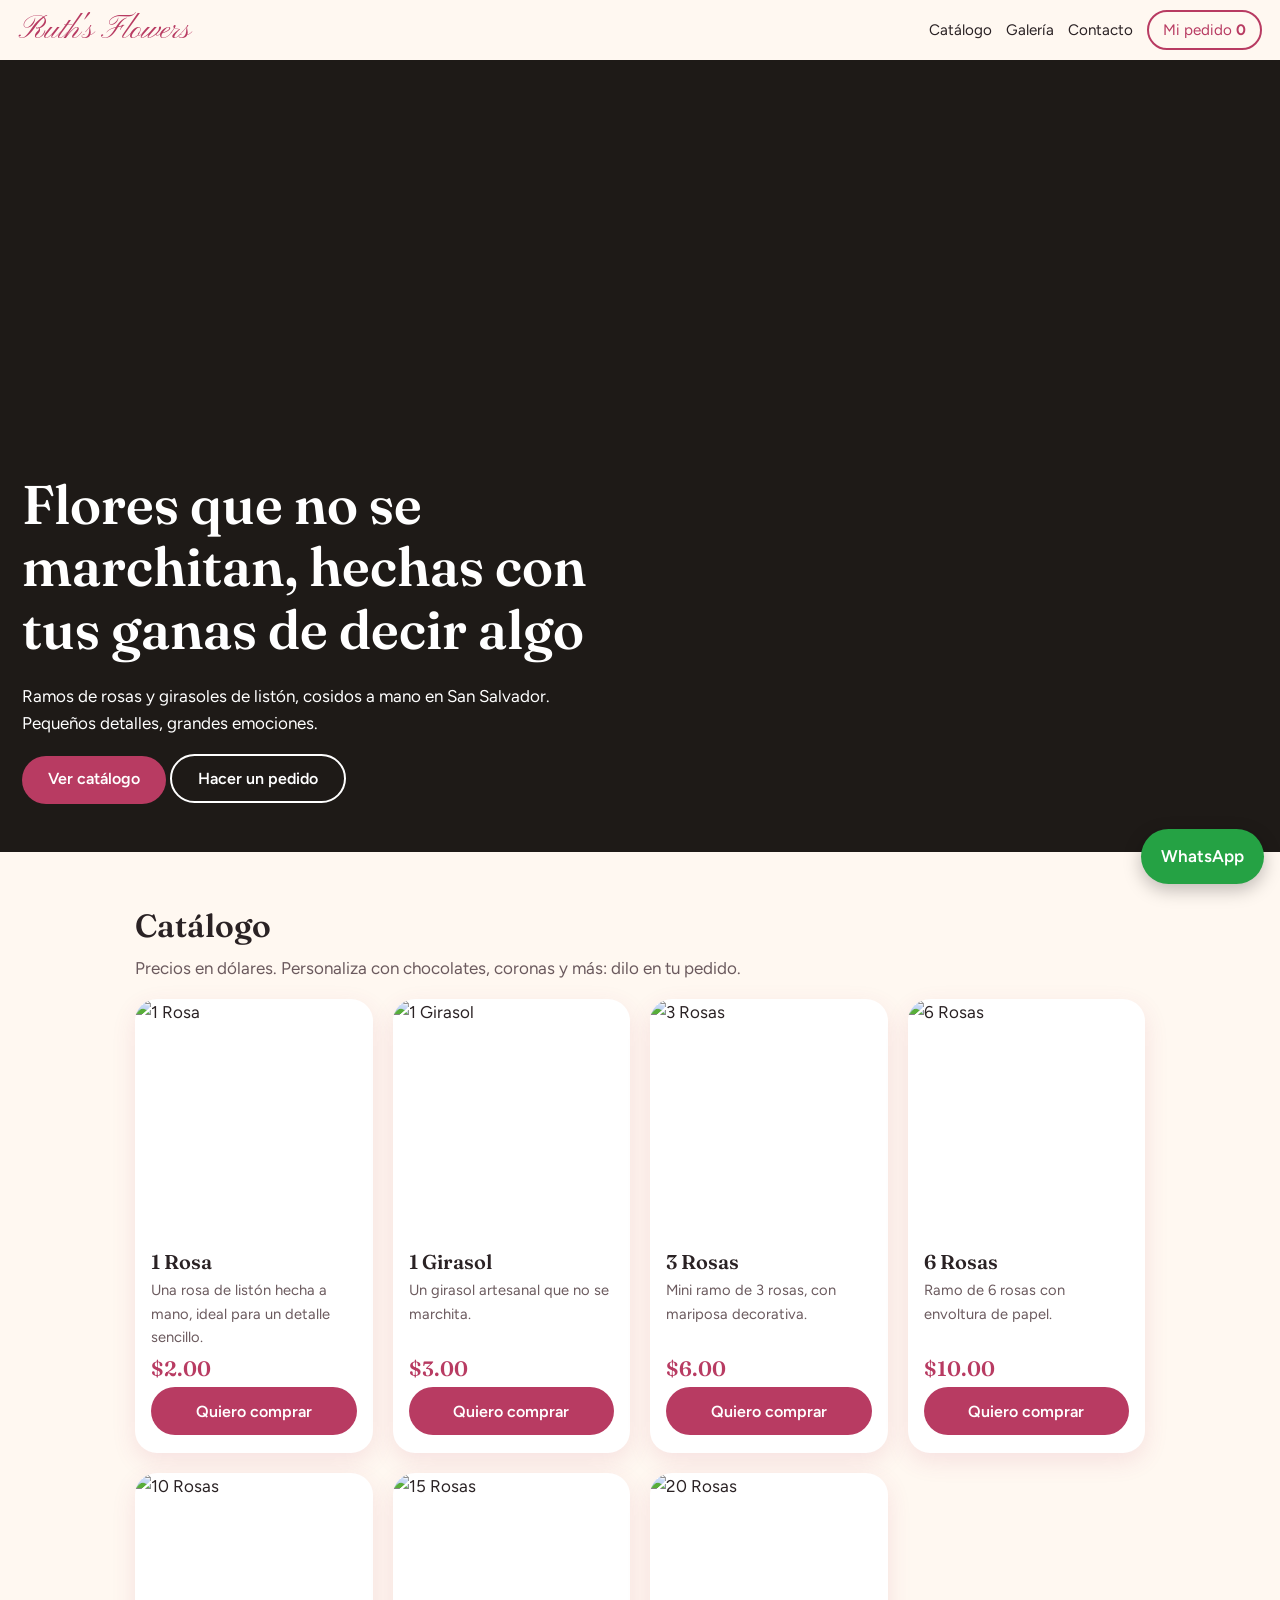
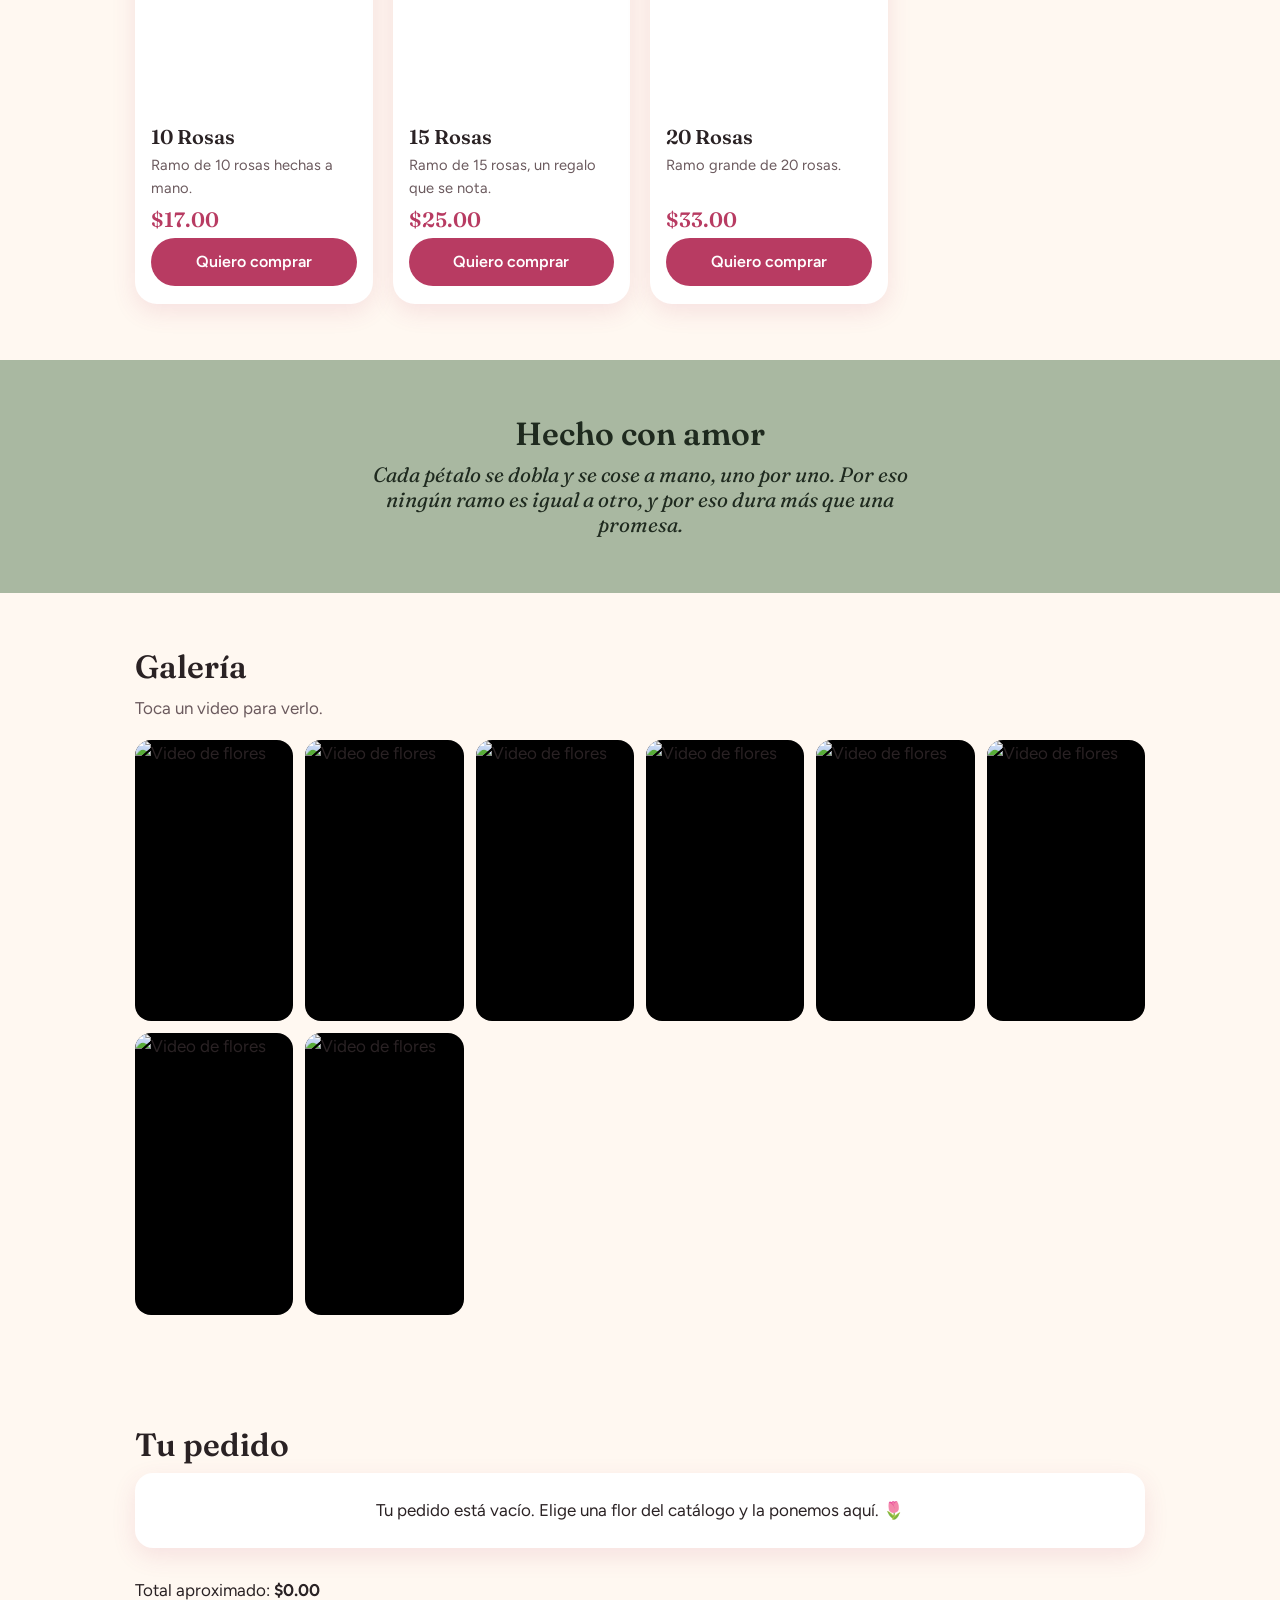
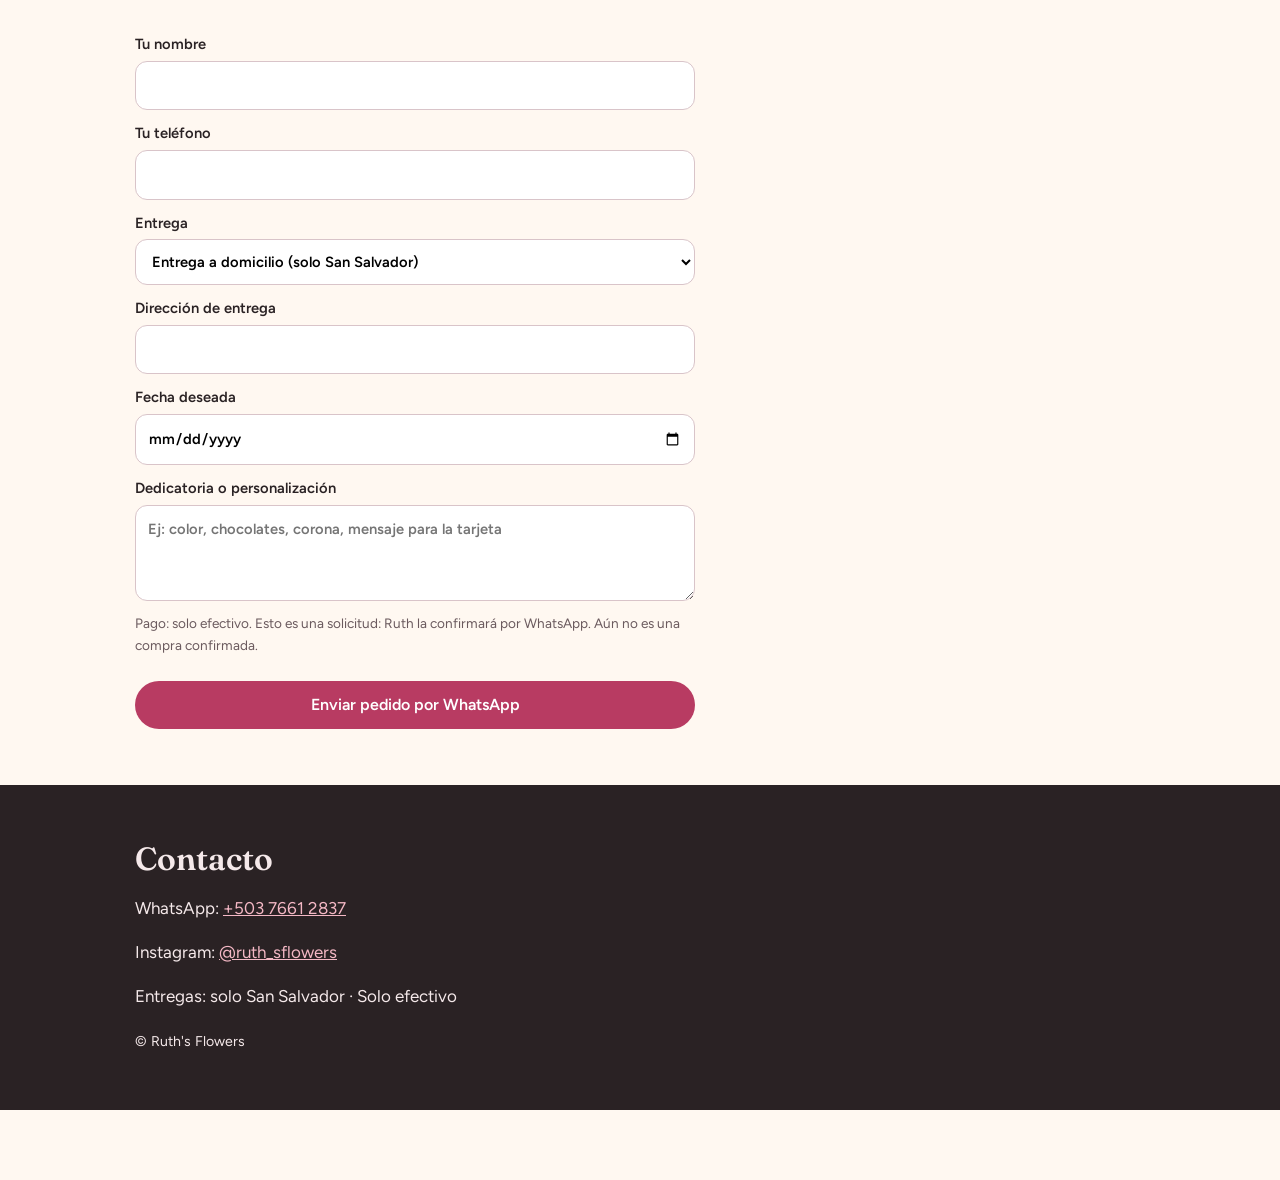
==== index.html @ b57ed783 "Add files via upload" ====
<!doctype html>
<html lang="es">
<head>
<meta charset="utf-8">
<meta name="viewport" content="width=device-width,initial-scale=1">
<title>Ruth's Flowers | Flores hechas a mano en San Salvador</title>
<meta name="description" content="Ramos de rosas y girasoles de listón hechos a mano. Pequeños detalles, grandes emociones. Pedidos por WhatsApp.">
<meta property="og:title" content="Ruth's Flowers">
<meta property="og:description" content="Flores hechas con amor, para regalar, sorprender y recordar.">
<meta property="og:image" content="assets/img/v1.jpg">
<meta property="og:type" content="website">
<link rel="icon" href="favicon.svg" type="image/svg+xml">
<link rel="preconnect" href="https://fonts.googleapis.com"><link rel="preconnect" href="https://fonts.gstatic.com" crossorigin>
<link href="https://fonts.googleapis.com/css2?family=Pinyon+Script&family=Fraunces:ital,opsz,wght@0,9..144,400;0,9..144,600;1,9..144,400&family=Figtree:wght@400;600&display=swap" rel="stylesheet">
<link rel="stylesheet" href="styles.css">
</head>
<body>
<header class="top"><a class="logo" href="#inicio">Ruth's Flowers</a>
<nav><a href="#catalogo">Catálogo</a><a href="#galeria">Galería</a><a href="#contacto">Contacto</a><button id="abrirCarrito" class="cart">Mi pedido <b id="contador">0</b></button></nav></header>

<section id="inicio" class="hero">
 <video autoplay muted loop playsinline poster="assets/img/v1.jpg"><source src="assets/video/v1.mp4" type="video/mp4"></video>
 <div class="hero-txt"><h1>Flores que no se marchitan, hechas con tus ganas de decir algo</h1>
 <p>Ramos de rosas y girasoles de listón, cosidos a mano en San Salvador. Pequeños detalles, grandes emociones.</p>
 <a class="btn" href="#catalogo">Ver catálogo</a> <a class="btn ghost" href="#pedido">Hacer un pedido</a></div>
</section>

<section id="catalogo" class="wrap"><h2>Catálogo</h2><p class="sub">Precios en dólares. Personaliza con chocolates, coronas y más: dilo en tu pedido.</p>
<div id="grid" class="grid"></div></section>

<section class="hecho"><div class="wrap"><h2>Hecho con amor</h2><p>Cada pétalo se dobla y se cose a mano, uno por uno. Por eso ningún ramo es igual a otro, y por eso dura más que una promesa.</p></div></section>

<section id="galeria" class="wrap"><h2>Galería</h2><p class="sub">Toca un video para verlo.</p><div id="videos" class="videos"></div></section>

<section id="pedido" class="wrap"><h2>Tu pedido</h2>
<div id="vacio" class="vacio">Tu pedido está vacío. Elige una flor del catálogo y la ponemos aquí. 🌷</div>
<form id="form" hidden novalidate>
 <ul id="lineas"></ul><p class="total">Total aproximado: <b id="total"></b></p>
 <label>Tu nombre<input name="nombre" required autocomplete="name"></label>
 <label>Tu teléfono<input name="tel" type="tel" required autocomplete="tel"></label>
 <label>Entrega<select name="entrega"><option>Entrega a domicilio (solo San Salvador)</option><option>Recojo yo</option></select></label>
 <label id="lbDir">Dirección de entrega<input name="dir" autocomplete="street-address"></label>
 <label>Fecha deseada<input name="fecha" type="date" required></label>
 <label>Dedicatoria o personalización<textarea name="msg" rows="3" placeholder="Ej: color, chocolates, corona, mensaje para la tarjeta"></textarea></label>
 <p class="nota">Pago: solo efectivo. Esto es una solicitud: Ruth la confirmará por WhatsApp. Aún no es una compra confirmada.</p>
 <p id="err" class="err" role="alert"></p>
 <button class="btn" type="submit">Enviar pedido por WhatsApp</button>
</form></section>

<footer id="contacto"><div class="wrap"><h2>Contacto</h2>
<p>WhatsApp: <a id="lnkWa" href="#">+503 7661 2837</a></p><p>Instagram: <a id="lnkIg" href="#"></a></p>
<p>Entregas: <span id="zona"></span> · <span id="pago"></span></p><p id="hor"></p><p id="mapa"></p>
<small>© Ruth's Flowers</small></div></footer>

<a id="wa" class="wa" aria-label="Escribir por WhatsApp" href="#">WhatsApp</a>
<div id="ok" class="ok" hidden><div><h3>Pedido listo para enviar 🌸</h3><p>Se abrió WhatsApp con tu mensaje. <b>Pulsa enviar allí</b>: hasta entonces Ruth no lo recibe.</p><button class="btn" onclick="this.closest('.ok').hidden=true">Entendido</button></div></div>
<script src="config.js"></script><script src="app.js"></script>
</body></html>
---- styles.css ----
:root{--crema:#fff8f1;--rosa:#f4b8c5;--rosa2:#b83b62;--salvia:#a9b8a1;--tinta:#2a2224;--oro:#e8b923;--sombra:0 8px 24px rgba(184,59,98,.12)}
@media(prefers-color-scheme:dark){:root{--crema:#fff8f1}}
*{box-sizing:border-box}html{scroll-behavior:smooth}
body{margin:0;background:var(--crema);color:var(--tinta);font:17px/1.6 Figtree,sans-serif;padding-bottom:70px}
h1,h2,h3{font-family:Fraunces,serif;font-weight:600;line-height:1.15}
h2{font-size:2rem;margin:0 0 .3em}.sub{margin-top:0;color:#6b5a5e}
.wrap{max-width:1050px;margin:auto;padding:56px 20px}
.top{position:sticky;top:0;z-index:5;display:flex;justify-content:space-between;align-items:center;padding:10px 18px;background:rgba(255,248,241,.92);backdrop-filter:blur(6px)}
.logo{font:2rem 'Pinyon Script',cursive;color:var(--rosa2);text-decoration:none}
nav{display:flex;gap:14px;align-items:center;font-size:.95rem}nav a{color:var(--tinta);text-decoration:none}
.cart{border:2px solid var(--rosa2);background:none;color:var(--rosa2);border-radius:99px;padding:6px 14px;font:inherit;cursor:pointer}
.hero{position:relative;min-height:88vh;display:grid;align-items:end;overflow:hidden;background:#1e1a17}
.hero video{position:absolute;inset:0;width:100%;height:100%;object-fit:cover;opacity:.75}
.hero-txt{position:relative;color:#fff;padding:24px 22px 48px;max-width:640px;background:linear-gradient(transparent,rgba(30,26,23,.75))}
.hero h1{font-size:clamp(2rem,6vw,3.4rem);margin:0 0 .4em}
.btn{display:inline-block;background:var(--rosa2);color:#fff;border:0;border-radius:99px;padding:13px 26px;font:600 1rem Figtree;text-decoration:none;cursor:pointer;min-height:48px}
.btn.ghost{background:none;border:2px solid #fff}
.grid{display:grid;grid-template-columns:repeat(auto-fill,minmax(210px,1fr));gap:20px}
.card{background:#fff;border-radius:22px;overflow:hidden;box-shadow:var(--sombra);display:flex;flex-direction:column}
.card img{width:100%;aspect-ratio:1;object-fit:cover}.card div{padding:14px 16px 18px;display:flex;flex-direction:column;gap:6px;flex:1}
.card h3{margin:0;font-size:1.25rem}.card p{margin:0;font-size:.92rem;color:#6b5a5e;flex:1}.precio{font:600 1.3rem Fraunces;color:var(--rosa2)}
.card .btn{padding:10px 16px}.card .btn[disabled]{background:#ccc}
.hecho{background:var(--salvia);color:#1f2a1f;text-align:center}.hecho p{max-width:560px;margin:auto;font:italic 1.3rem Fraunces}
.videos{display:grid;grid-template-columns:repeat(auto-fill,minmax(150px,1fr));gap:12px}
.videos video,.videos img{width:100%;aspect-ratio:9/16;object-fit:cover;border-radius:16px;cursor:pointer;background:#000}
#form{display:grid;gap:12px;max-width:560px}label{display:grid;gap:4px;font-weight:600;font-size:.92rem}
input,select,textarea{font:inherit;padding:12px;border:1.5px solid #d9c4c9;border-radius:12px;background:#fff}
input:focus,select:focus,textarea:focus,button:focus-visible,a:focus-visible{outline:3px solid var(--oro);outline-offset:2px}
#lineas{list-style:none;padding:0;margin:0}#lineas li{display:flex;justify-content:space-between;align-items:center;gap:8px;padding:8px 0;border-bottom:1px solid #eadadd}
#lineas button{border:1px solid #d9c4c9;background:#fff;border-radius:8px;width:34px;height:34px;cursor:pointer}
.vacio{padding:24px;background:#fff;border-radius:18px;text-align:center;box-shadow:var(--sombra)}.nota{font-size:.85rem;color:#6b5a5e;margin:0}.err{color:#a3122a;margin:0}
footer{background:var(--tinta);color:#f5e9ea}footer a{color:var(--rosa)}
.wa{position:fixed;right:16px;bottom:16px;background:#25a244;color:#fff;border-radius:99px;padding:14px 20px;font-weight:600;text-decoration:none;box-shadow:0 6px 18px rgba(0,0,0,.25);z-index:6}
.ok{position:fixed;inset:0;background:rgba(0,0,0,.5);display:grid;place-items:center;z-index:9;padding:20px}.ok[hidden]{display:none}.ok div{background:#fff;padding:26px;border-radius:22px;max-width:380px;text-align:center}
@media(prefers-reduced-motion:reduce){html{scroll-behavior:auto}}
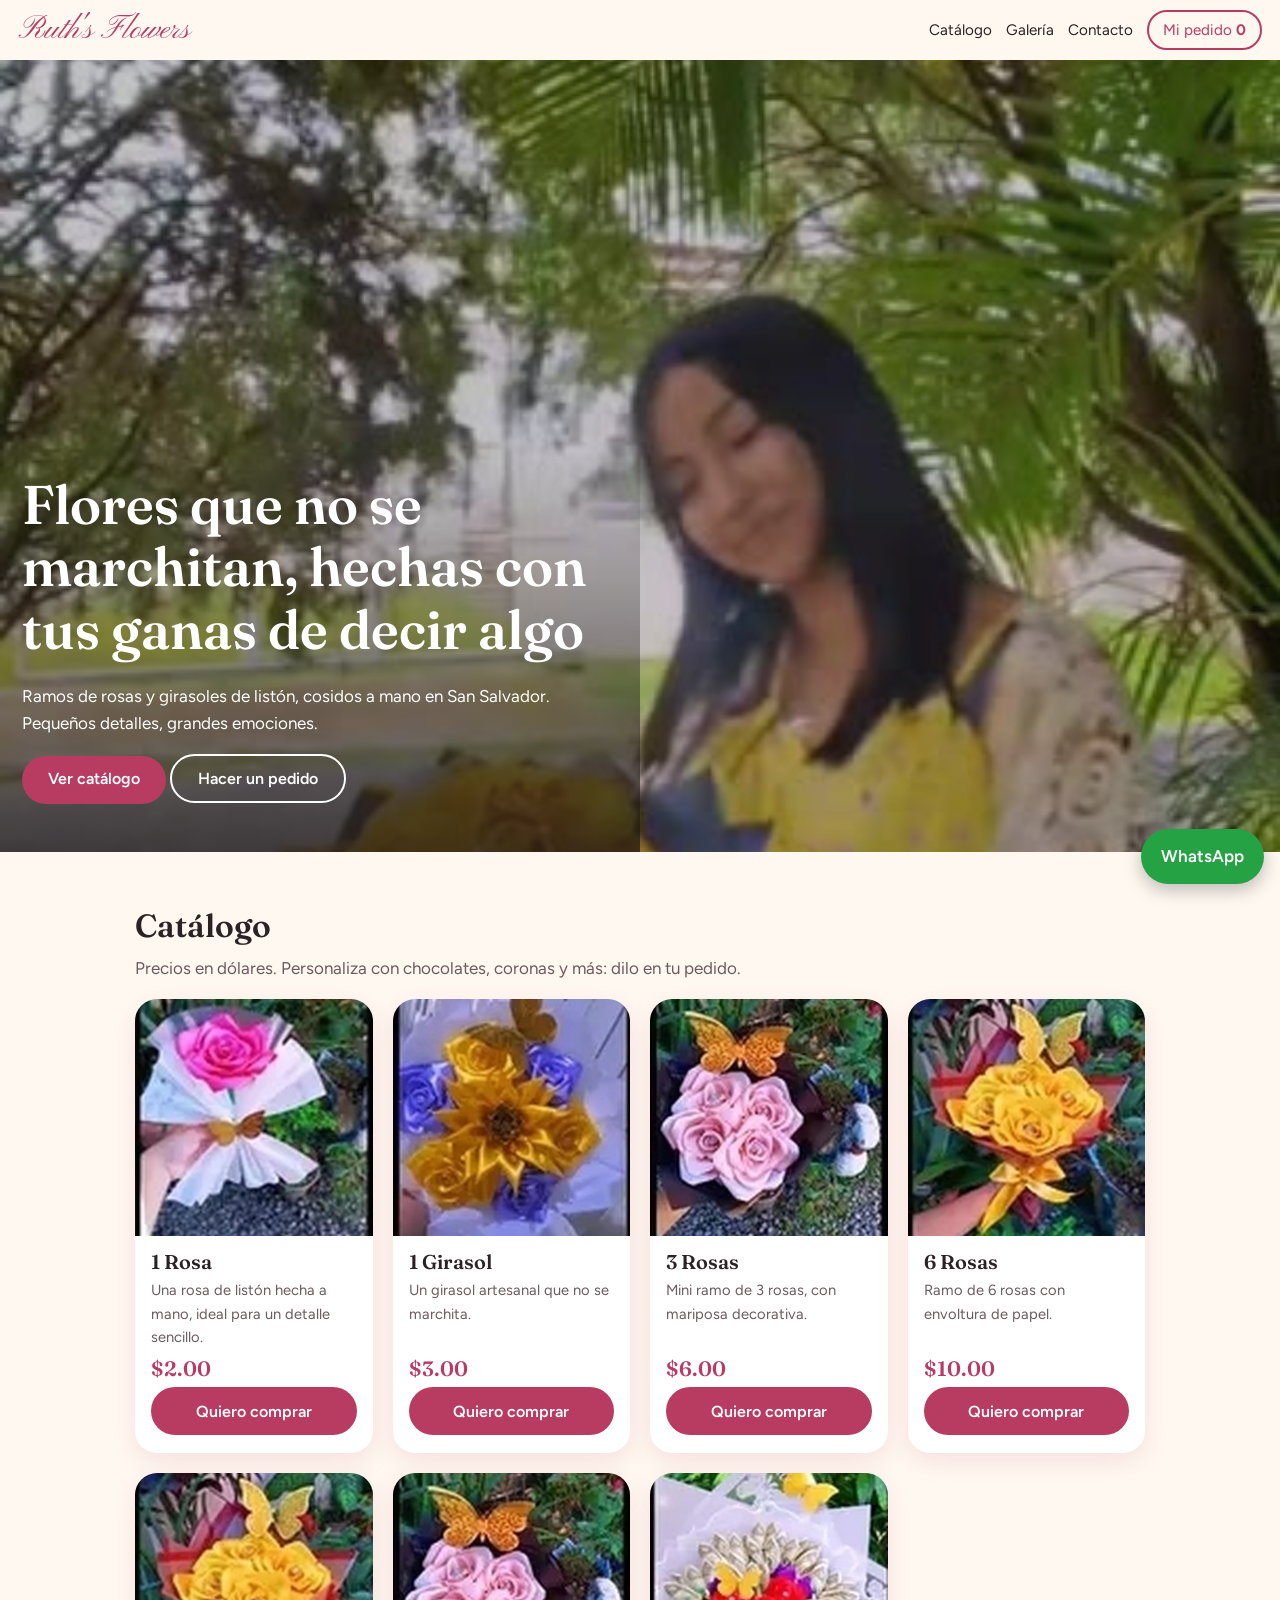
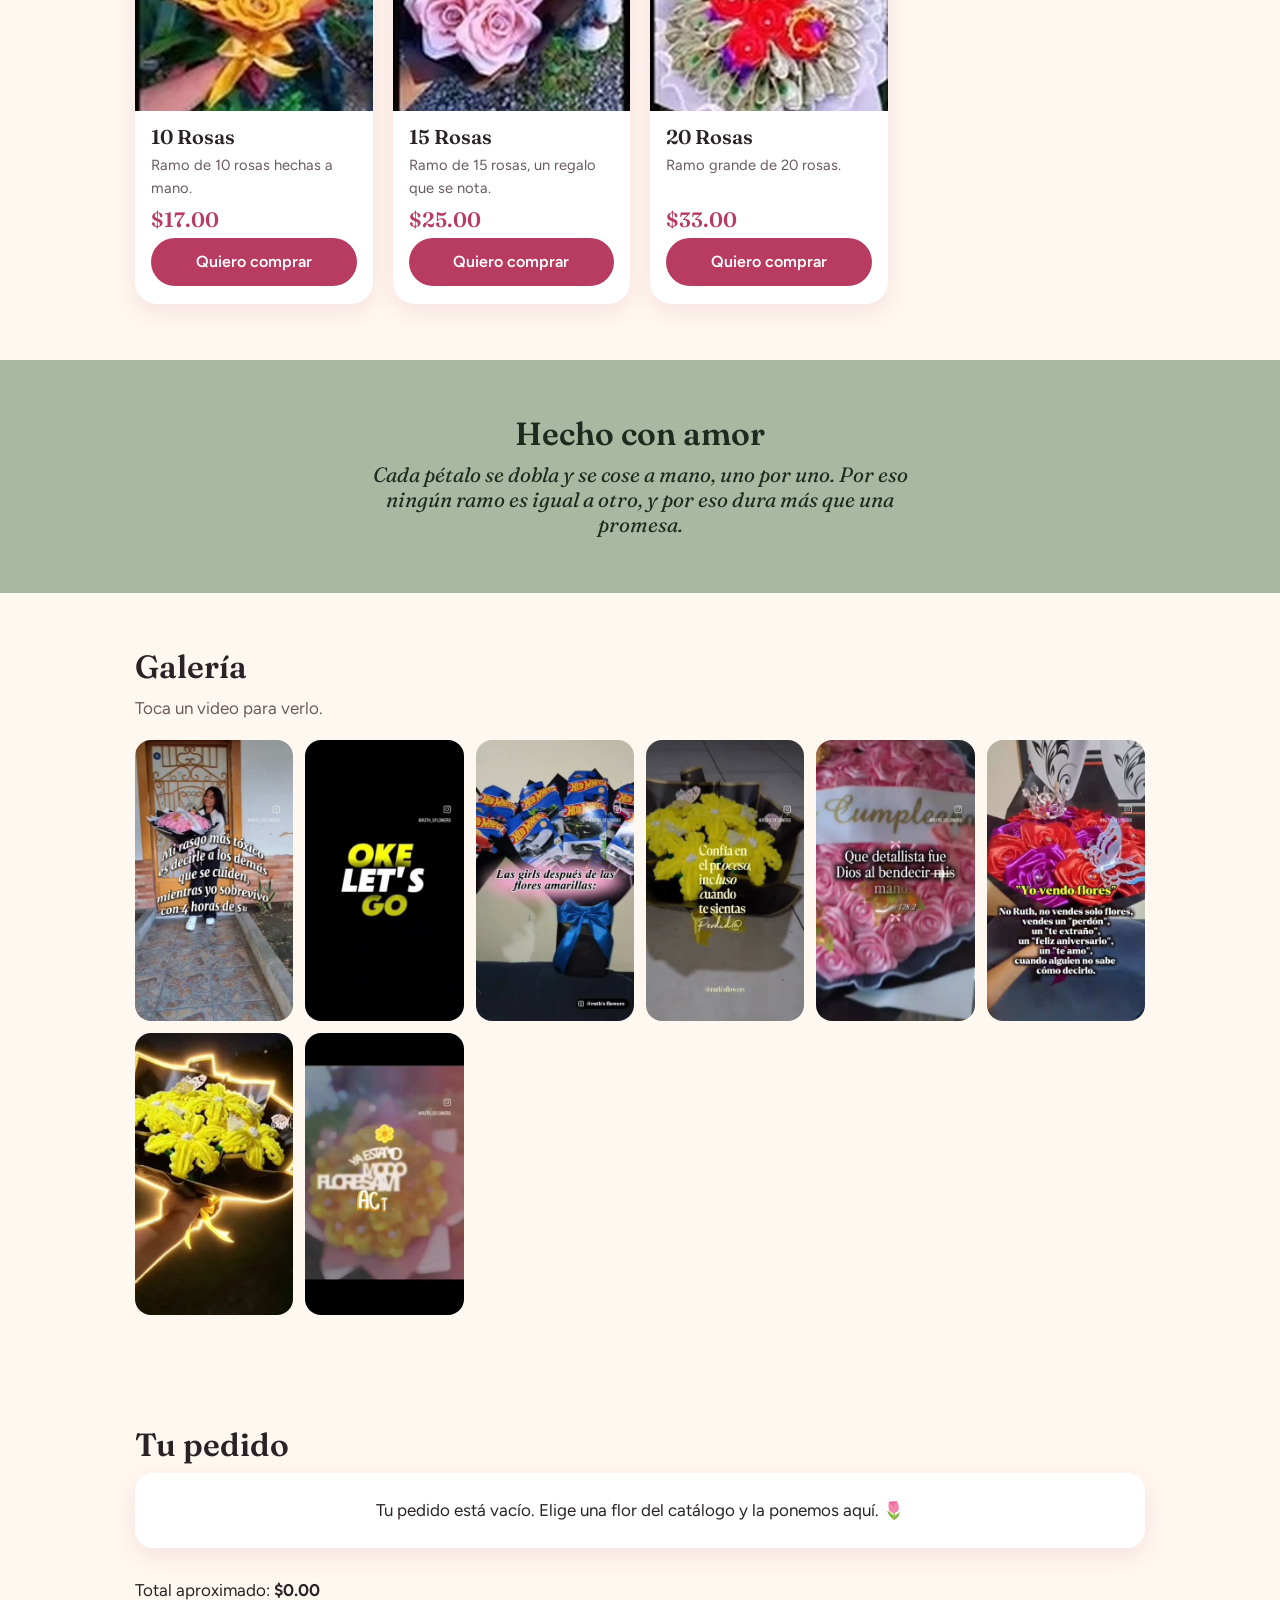
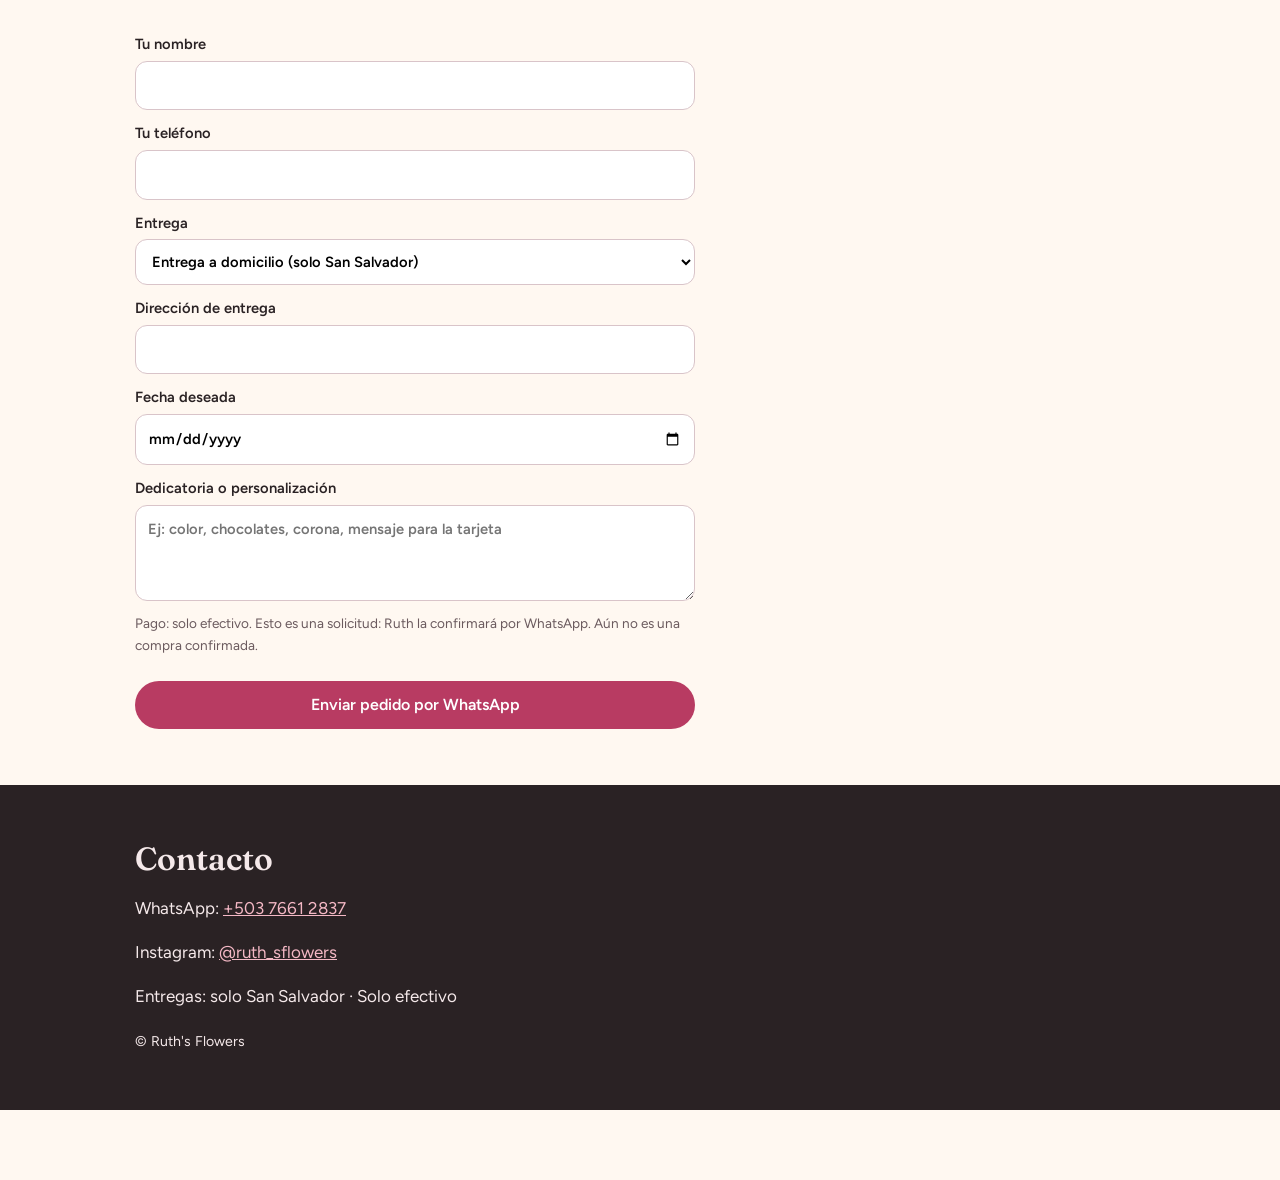
==== commit 8b47800c: "Add files via upload" ====
--- a/index.html
+++ b/index.html
@@ -7,7 +7,7 @@
 <meta name="description" content="Ramos de rosas y girasoles de listón hechos a mano. Pequeños detalles, grandes emociones. Pedidos por WhatsApp.">
 <meta property="og:title" content="Ruth's Flowers">
 <meta property="og:description" content="Flores hechas con amor, para regalar, sorprender y recordar.">
-<meta property="og:image" content="assets/img/v1.jpg">
+<meta property="og:image" content="site/assets/img/v1.jpg">
 <meta property="og:type" content="website">
 <link rel="icon" href="favicon.svg" type="image/svg+xml">
 <link rel="preconnect" href="https://fonts.googleapis.com"><link rel="preconnect" href="https://fonts.gstatic.com" crossorigin>
@@ -19,7 +19,7 @@
 <nav><a href="#catalogo">Catálogo</a><a href="#galeria">Galería</a><a href="#contacto">Contacto</a><button id="abrirCarrito" class="cart">Mi pedido <b id="contador">0</b></button></nav></header>
 
 <section id="inicio" class="hero">
- <video autoplay muted loop playsinline poster="assets/img/v1.jpg"><source src="assets/video/v1.mp4" type="video/mp4"></video>
+ <video autoplay muted loop playsinline></video>
  <div class="hero-txt"><h1>Flores que no se marchitan, hechas con tus ganas de decir algo</h1>
  <p>Ramos de rosas y girasoles de listón, cosidos a mano en San Salvador. Pequeños detalles, grandes emociones.</p>
  <a class="btn" href="#catalogo">Ver catálogo</a> <a class="btn ghost" href="#pedido">Hacer un pedido</a></div>
